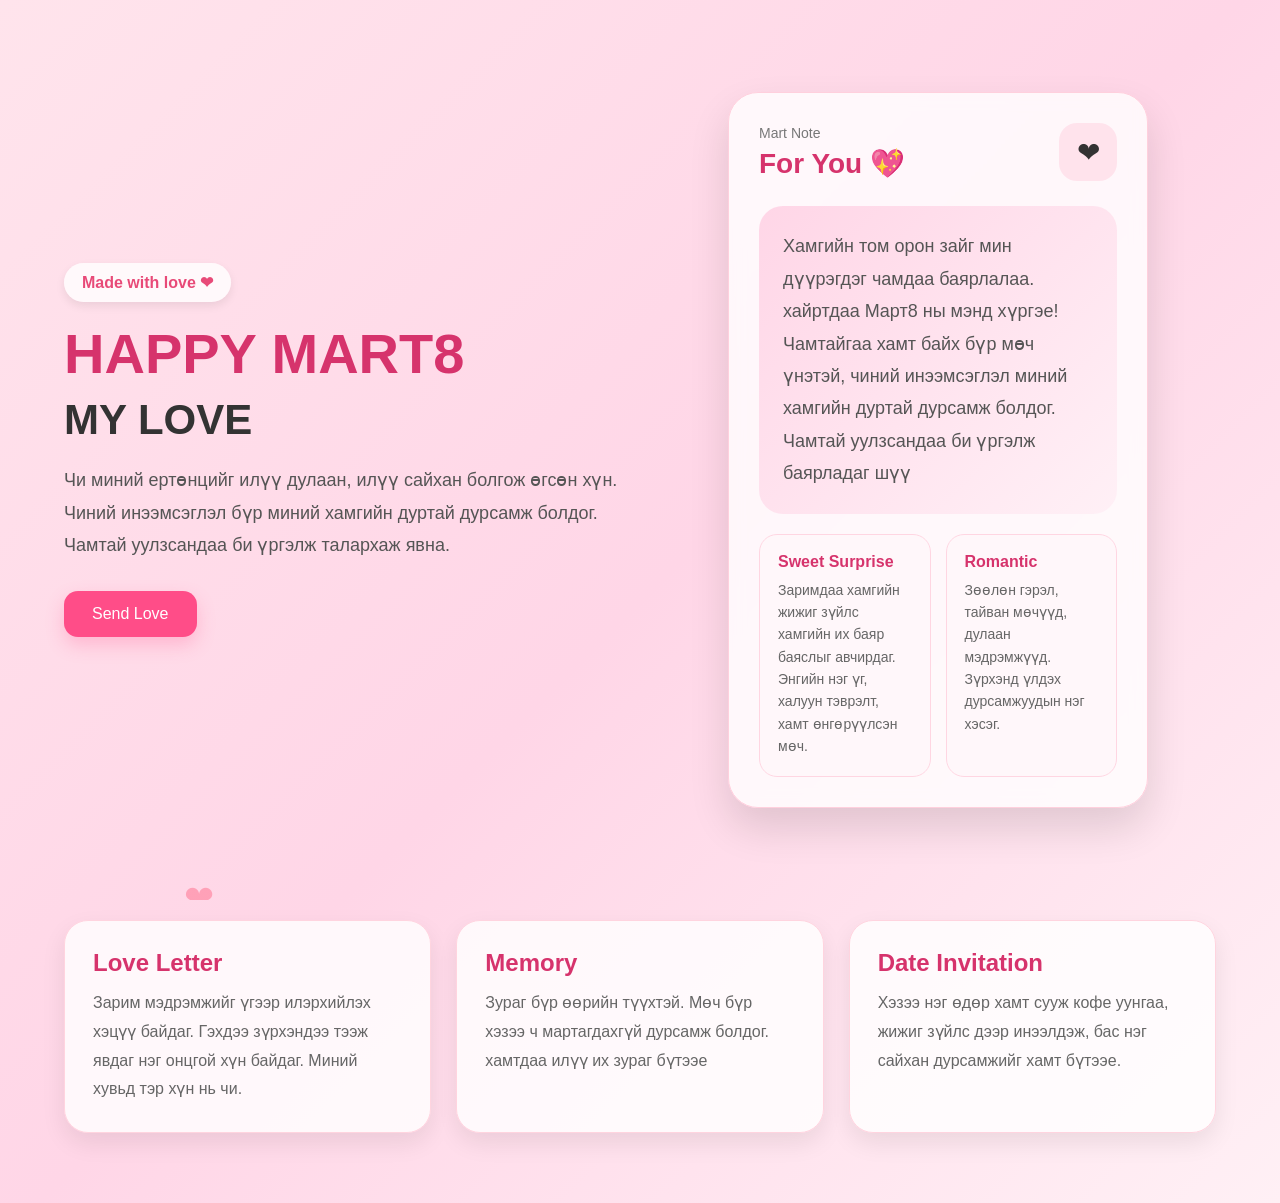
==== index.html @ 993d9fcd "Rename landing.html to index.html" ====
<!DOCTYPE html>
<html lang="en">
<head>
  <meta charset="UTF-8" />
  <meta name="viewport" content="width=device-width, initial-scale=1.0" />
  <title>Valentine Web </title>
  <link rel="stylesheet" href="css/landing.css" />
</head>
<body>
  <div class="hearts" id="hearts"></div>

  <div class="container">
    <header>
      <div class="hero-text">
        <div class="badge">Made with love ❤</div>
        <h1>
          HAPPY MART8
          <span>MY LOVE</span>
        </h1>
        <p>
            Чи миний ертөнцийг илүү дулаан, илүү сайхан болгож өгсөн хүн.
            Чиний инээмсэглэл бүр миний хамгийн дуртай дурсамж болдог.
            Чамтай уулзсандаа би үргэлж талархаж явна.
        </p>
        <div class="buttons">
          <button class="btn btn-primary" id="loveBtn">Send Love</button>
        </div>
      </div>

      <div class="hero-card">
        <div class="card">
          <div class="card-top">
            <div>
              <p class="note-label">Mart Note</p>
              <h2>For You 💖</h2>
            </div>
            <div class="icon-box">❤</div>
          </div>

          <div class="message-box" id="messageBox">
            <p>Хамгийн том орон зайг мин дүүрэгдэг чамдаа баярлалаа.
                хайртдаа Март8 ны мэнд хүргэе! Чамтайгаа хамт байх бүр мөч үнэтэй, чиний инээмсэглэл миний хамгийн дуртай дурсамж болдог. Чамтай уулзсандаа би үргэлж баярладаг шүү
            </p>
          </div>

          <div class="mini-grid">
            <div class="mini-box">
              <h4>Sweet Surprise</h4>
              <p>Заримдаа хамгийн жижиг зүйлс хамгийн их баяр баяслыг авчирдаг.
Энгийн нэг үг, халуун тэврэлт, хамт өнгөрүүлсэн мөч.</p>
            </div>
            <div class="mini-box">
              <h4>Romantic</h4>
              <p>Зөөлөн гэрэл, тайван мөчүүд, дулаан мэдрэмжүүд.
Зүрхэнд үлдэх дурсамжуудын нэг хэсэг.</p>
            </div>
          </div>
        </div>
      </div>
    </header>

    <section class="features">
      <div class="feature-card">
        <h3>Love Letter</h3>
        <p>Зарим мэдрэмжийг үгээр илэрхийлэх хэцүү байдаг.
Гэхдээ зүрхэндээ тээж явдаг нэг онцгой хүн байдаг.
Миний хувьд тэр хүн нь чи.</p>
      </div>

      <div class="feature-card">
        <h3>Memory</h3>
        <p>Зураг бүр өөрийн түүхтэй.
Мөч бүр хэзээ ч мартагдахгүй дурсамж болдог.
хамтдаа илүү их зураг бүтээе</p>
      </div>

      <div class="feature-card">
        <h3>Date Invitation</h3>
        <p>Хэзээ нэг өдөр хамт сууж кофе уунгаа,
жижиг зүйлс дээр инээлдэж,
бас нэг сайхан дурсамжийг хамт бүтээе.</p>
      </div>
    </section>
  </div>

  <script src="js/landing.js"></script>
</body>
</html>
---- css/landing.css ----
* {
  margin: 0;
  padding: 0;
  box-sizing: border-box;
  font-family: Arial, sans-serif;
}

body {
  background: linear-gradient(135deg, #ffe4ec, #ffd6e7, #fff0f5);
  color: #333;
  overflow-x: hidden;
}

.hearts {
  position: fixed;
  top: 0;
  left: 0;
  width: 100%;
  height: 100%;
  pointer-events: none;
  overflow: hidden;
  z-index: 0;
}

.heart {
  position: absolute;
  bottom: -20px;
  color: rgba(255, 105, 135, 0.5);
  font-size: 20px;
  animation: floatUp linear infinite;
}

@keyframes floatUp {
  0% {
    transform: translateY(0) scale(1);
    opacity: 0;
  }
  10% {
    opacity: 1;
  }
  100% {
    transform: translateY(-110vh) scale(1.4);
    opacity: 0;
  }
}

.container {
  position: relative;
  z-index: 1;
  width: 90%;
  max-width: 1200px;
  margin: auto;
}

header {
  min-height: 100vh;
  display: flex;
  align-items: center;
  justify-content: space-between;
  gap: 40px;
  padding: 60px 0;
  flex-wrap: wrap;
}

.hero-text {
  flex: 1;
  min-width: 300px;
}

.badge {
  display: inline-block;
  background: rgba(255, 255, 255, 0.8);
  color: #e84a78;
  padding: 10px 18px;
  border-radius: 999px;
  margin-bottom: 20px;
  font-weight: bold;
  box-shadow: 0 4px 10px rgba(0, 0, 0, 0.08);
}

.hero-text h1 {
  font-size: 56px;
  line-height: 1.15;
  color: #d6336c;
  margin-bottom: 20px;
}

.hero-text h1 span {
  display: block;
  color: #333;
  font-size: 42px;
  margin-top: 10px;
}

.hero-text p {
  font-size: 18px;
  line-height: 1.8;
  max-width: 560px;
  color: #555;
  margin-bottom: 30px;
}

.buttons {
  display: flex;
  gap: 15px;
  flex-wrap: wrap;
}

.btn {
  padding: 14px 28px;
  border: none;
  border-radius: 14px;
  font-size: 16px;
  cursor: pointer;
  transition: 0.3s ease;
}

.btn-primary {
  background: #ff4d88;
  color: white;
  box-shadow: 0 8px 18px rgba(255, 77, 136, 0.25);
}

.btn-primary:hover {
  background: #e63972;
  transform: translateY(-2px);
}

.btn-secondary {
  background: white;
  color: #d6336c;
  border: 1px solid #ffc2d4;
}

.btn-secondary:hover {
  transform: translateY(-2px);
  background: #fff7fa;
}

.hero-card {
  flex: 1;
  min-width: 300px;
  display: flex;
  justify-content: center;
}

.card {
  width: 100%;
  max-width: 420px;
  background: rgba(255, 255, 255, 0.8);
  backdrop-filter: blur(8px);
  border-radius: 30px;
  padding: 30px;
  box-shadow: 0 20px 40px rgba(0, 0, 0, 0.12);
  border: 1px solid #ffd0dd;
}

.card-top {
  display: flex;
  justify-content: space-between;
  align-items: center;
  margin-bottom: 25px;
}

.card-top h2 {
  color: #d6336c;
  font-size: 28px;
}

.note-label {
  color: #777;
  font-size: 14px;
  margin-bottom: 6px;
}

.icon-box {
  width: 58px;
  height: 58px;
  border-radius: 18px;
  background: #ffe3ec;
  display: flex;
  align-items: center;
  justify-content: center;
  font-size: 28px;
}

.message-box {
  background: linear-gradient(135deg, #ffd6e7, #fff0f6);
  border-radius: 24px;
  padding: 24px;
  min-height: 200px;
  display: flex;
  align-items: center;
  margin-bottom: 20px;
  line-height: 1.8;
  color: #555;
  font-size: 18px;
}

.mini-grid {
  display: grid;
  grid-template-columns: 1fr 1fr;
  gap: 15px;
}

.mini-box {
  background: #fff7fa;
  border: 1px solid #ffd6e2;
  border-radius: 18px;
  padding: 18px;
}

.mini-box h4 {
  color: #d6336c;
  margin-bottom: 8px;
  font-size: 16px;
}

.mini-box p {
  font-size: 14px;
  color: #666;
  line-height: 1.6;
}

.features {
  padding: 20px 0 70px;
  display: grid;
  grid-template-columns: repeat(3, 1fr);
  gap: 25px;
}

.feature-card {
  background: rgba(255, 255, 255, 0.82);
  border-radius: 24px;
  padding: 28px;
  box-shadow: 0 10px 25px rgba(0, 0, 0, 0.08);
  border: 1px solid #ffd4df;
  transition: 0.3s ease;
}

.feature-card:hover {
  transform: translateY(-6px);
}

.feature-card h3 {
  color: #d6336c;
  margin-bottom: 12px;
  font-size: 24px;
}

.feature-card p {
  color: #666;
  line-height: 1.8;
  font-size: 16px;
}

@media (max-width: 900px) {
  header {
    flex-direction: column;
    text-align: center;
  }

  .hero-text p {
    margin-left: auto;
    margin-right: auto;
  }

  .buttons {
    justify-content: center;
  }

  .features {
    grid-template-columns: 1fr;
  }

  .hero-text h1 {
    font-size: 42px;
  }

  .hero-text h1 span {
    font-size: 30px;
  }
}

@media (max-width: 500px) {
  .mini-grid {
    grid-template-columns: 1fr;
  }

  .hero-text h1 {
    font-size: 34px;
  }

  .hero-text h1 span {
    font-size: 24px;
  }

  .card {
    padding: 22px;
  }
}
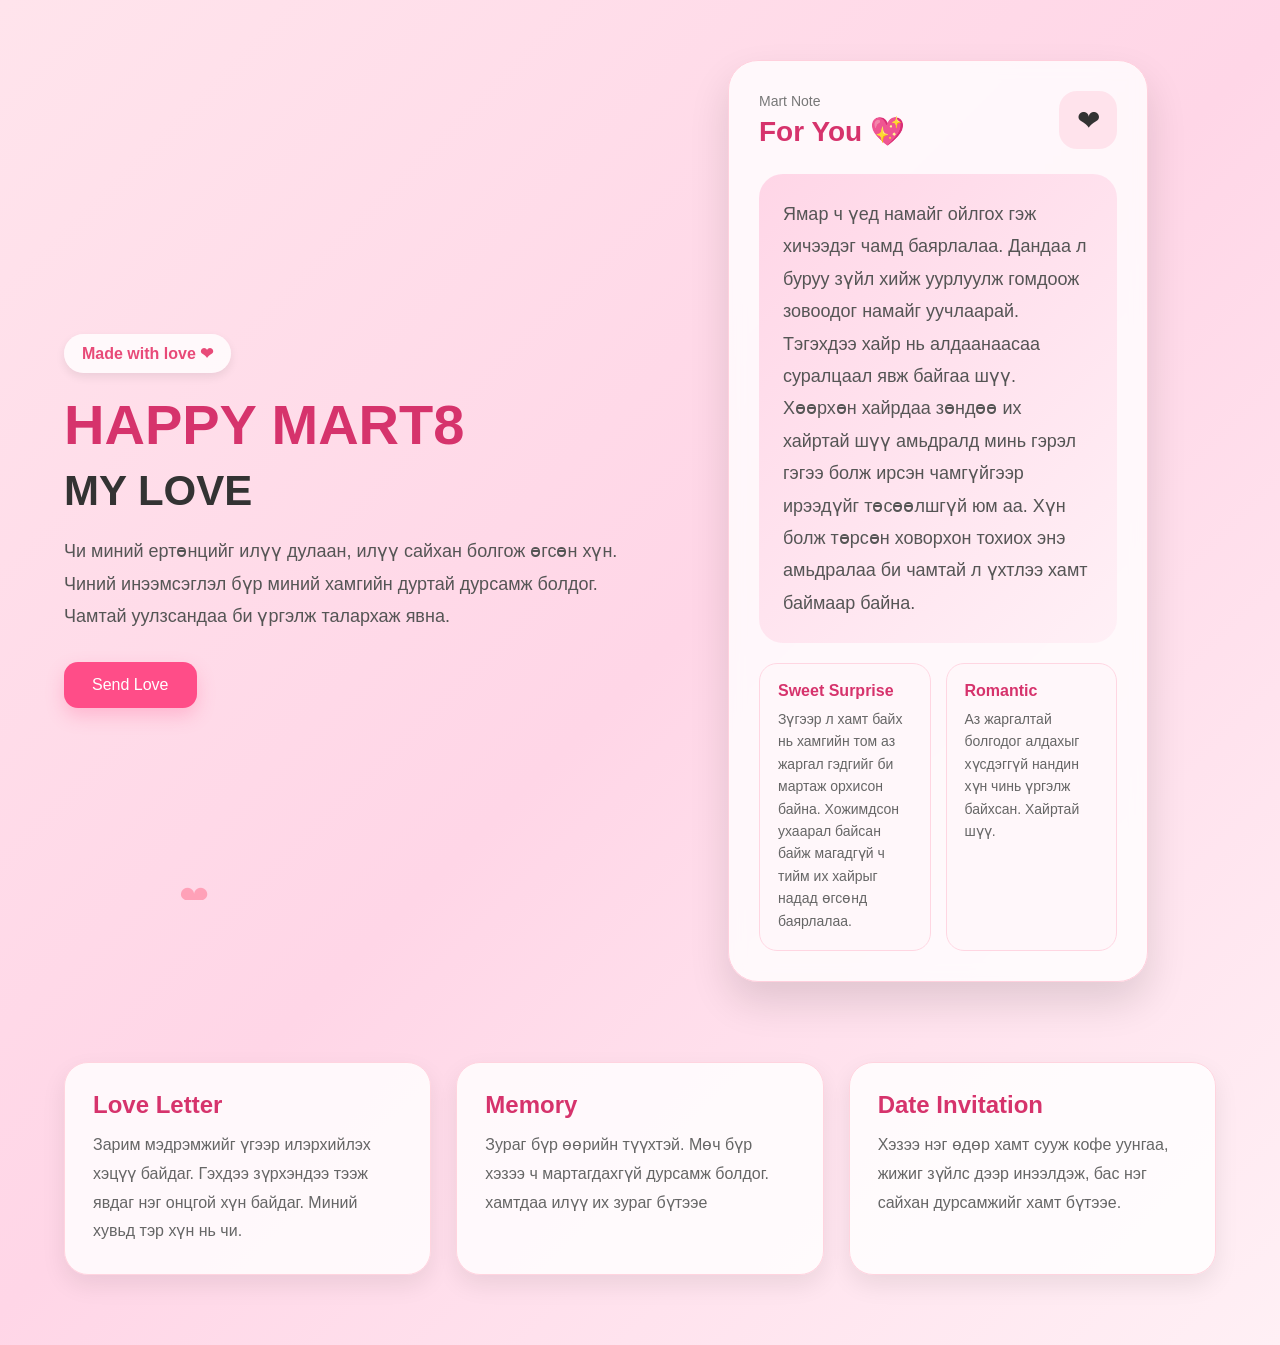
==== commit 98a9a7f4: "hi" ====
--- a/index.html
+++ b/index.html
@@ -38,21 +38,18 @@
           </div>
 
           <div class="message-box" id="messageBox">
-            <p>Хамгийн том орон зайг мин дүүрэгдэг чамдаа баярлалаа.
-                хайртдаа Март8 ны мэнд хүргэе! Чамтайгаа хамт байх бүр мөч үнэтэй, чиний инээмсэглэл миний хамгийн дуртай дурсамж болдог. Чамтай уулзсандаа би үргэлж баярладаг шүү
+            <p>Ямар ч үед намайг ойлгох гэж хичээдэг чамд баярлалаа. Дандаа л буруу зүйл хийж уурлуулж гомдоож зовоодог намайг уучлаарай. Тэгэхдээ хайр нь алдаанаасаа суралцаал явж байгаа шүү. Хөөрхөн хайрдаа зөндөө их хайртай шүү амьдралд минь гэрэл гэгээ болж ирсэн чамгүйгээр ирээдүйг төсөөлшгүй юм аа. Хүн болж төрсөн ховорхон тохиох энэ амьдралаа би чамтай л үхтлээ хамт баймаар байна.
             </p>
           </div>
 
           <div class="mini-grid">
             <div class="mini-box">
               <h4>Sweet Surprise</h4>
-              <p>Заримдаа хамгийн жижиг зүйлс хамгийн их баяр баяслыг авчирдаг.
-Энгийн нэг үг, халуун тэврэлт, хамт өнгөрүүлсэн мөч.</p>
+              <p>Зүгээр л хамт байх нь хамгийн том аз жаргал гэдгийг би мартаж орхисон байна. Хожимдсон ухаарал байсан байж магадгүй ч тийм их хайрыг надад өгсөнд баярлалаа.</p>
             </div>
             <div class="mini-box">
               <h4>Romantic</h4>
-              <p>Зөөлөн гэрэл, тайван мөчүүд, дулаан мэдрэмжүүд.
-Зүрхэнд үлдэх дурсамжуудын нэг хэсэг.</p>
+              <p>Аз жаргалтай болгодог алдахыг хүсдэггүй  нандин хүн чинь үргэлж байхсан. Хайртай шүү.</p>
             </div>
           </div>
         </div>
